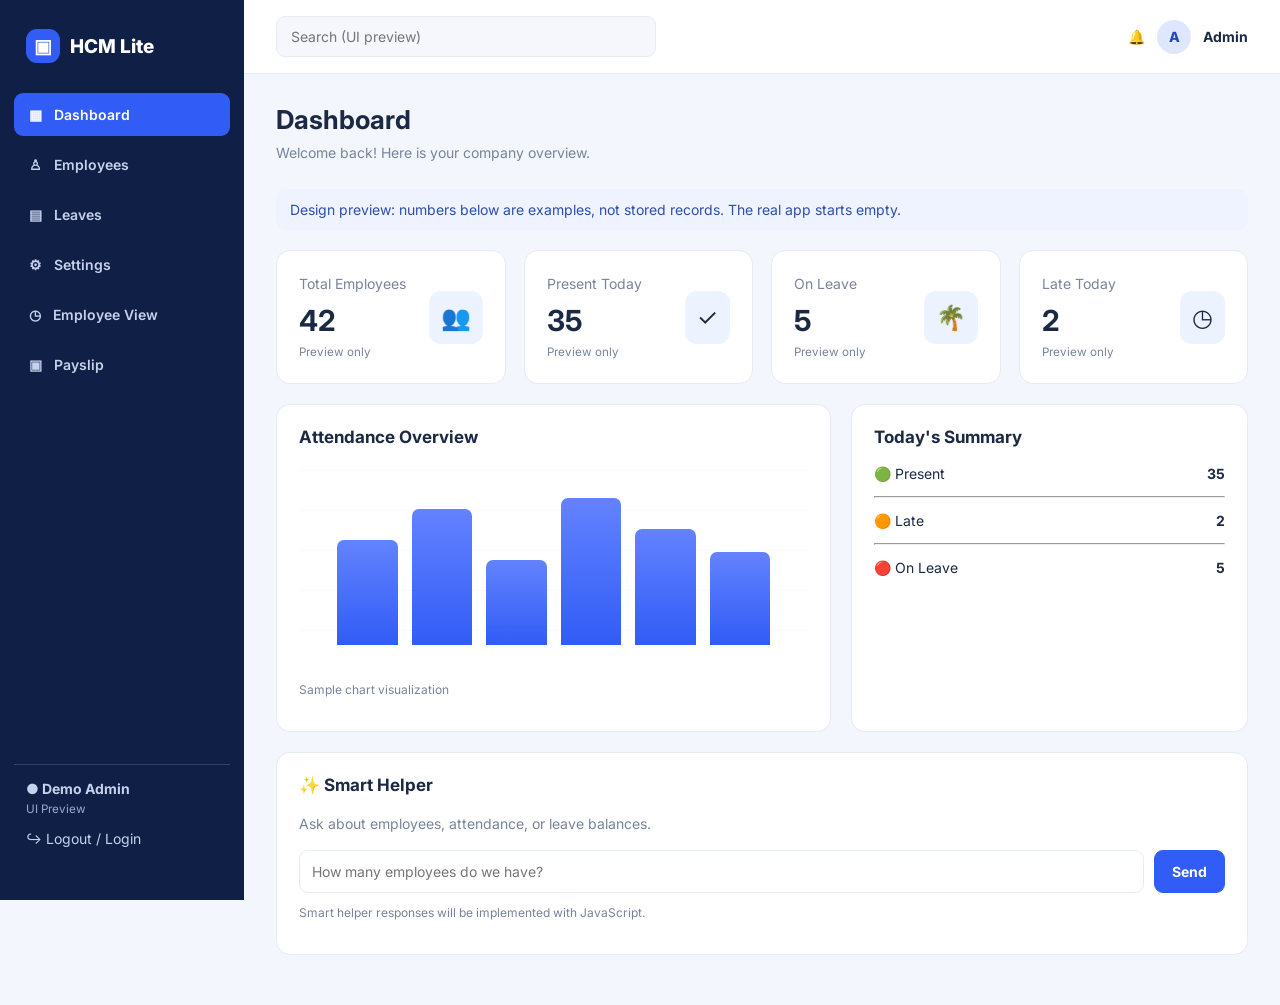
==== pages/admin.html @ 559df8b8 "ui-complete" ====
<!doctype html>
<html lang="en">

<head>
    <meta charset="UTF-8">
    <meta name="viewport" content="width=device-width,initial-scale=1">
    <meta name="theme-color" content="#101f45">
    <title>Dashboard | HCM Lite</title>
    <link rel="stylesheet" href="../css/style.css">
</head>

<body>
    <div class="mobile-overlay"></div>
    <div class="app">
        <aside class="sidebar" id="sidebar"><a class="brand" href="admin.html"><span class="brand-icon">▣</span> HCM
                Lite</a>
            <nav class="nav" aria-label="Main navigation"><a href="admin.html" class="active"><span
                        aria-hidden="true">▦</span> Dashboard</a><a href="employees.html" class=""><span
                        aria-hidden="true">♙</span> Employees</a><a href="leaves.html" class=""><span
                        aria-hidden="true">▤</span> Leaves</a><a href="settings.html" class=""><span
                        aria-hidden="true">⚙</span> Settings</a><a href="employee.html" class=""><span
                        aria-hidden="true">◷</span> Employee View</a><a href="payslip.html" class=""><span
                        aria-hidden="true">▣</span> Payslip</a></nav>
            <div class="sidebar-foot"><strong>● Demo Admin</strong><small>UI Preview</small>
                <p><a href="../index.html">↪ Logout / Login</a></p>
            </div>
        </aside>
        <div class="main">
            <header class="topbar"><button class="menu-toggle" data-menu aria-label="Open menu" aria-expanded="false"
                    aria-controls="sidebar">☰</button><input class="search" placeholder="Search (UI preview)"
                    aria-label="Search">
                <div class="top-right"><span>🔔</span>
                    <div class="avatar">A</div><strong>Admin</strong>
                </div>
            </header>
            <main class="content">
                <div class="heading">
                    <div>
                        <h1>Dashboard</h1>
                        <p class="muted">Welcome back! Here is your company overview.</p>
                    </div>
                </div>
                <div class="toast">Design preview: numbers below are examples, not stored records. The real app starts
                    empty.</div>
                <section class="stats">
                    <div class="stat">
                        <div>
                            <p class="muted">Total Employees</p><strong>42</strong><small class="muted">Preview
                                only</small>
                        </div><span class="stat-icon">👥</span>
                    </div>
                    <div class="stat">
                        <div>
                            <p class="muted">Present Today</p><strong>35</strong><small class="muted">Preview
                                only</small>
                        </div><span class="stat-icon">✓</span>
                    </div>
                    <div class="stat">
                        <div>
                            <p class="muted">On Leave</p><strong>5</strong><small class="muted">Preview only</small>
                        </div><span class="stat-icon">🌴</span>
                    </div>
                    <div class="stat">
                        <div>
                            <p class="muted">Late Today</p><strong>2</strong><small class="muted">Preview only</small>
                        </div><span class="stat-icon">◷</span>
                    </div>
                </section>
                <div class="grid-two">
                    <section class="card">
                        <h2>Attendance Overview</h2>
                        <div class="chart-placeholder">
                            <div class="bars"><span style="height:68%"></span><span style="height:88%"></span><span
                                    style="height:55%"></span><span style="height:95%"></span><span
                                    style="height:75%"></span><span style="height:60%"></span></div>
                        </div>
                        <p class="hint">Sample chart visualization</p>
                    </section>
                    <section class="card">
                        <h2>Today's Summary</h2>
                        <p>🟢 Present <strong style="float:right">35</strong></p>
                        <hr>
                        <p>🟠 Late <strong style="float:right">2</strong></p>
                        <hr>
                        <p>🔴 On Leave <strong style="float:right">5</strong></p>
                    </section>
                </div>
                <section class="card">
                    <h2>✨ Smart Helper</h2>
                    <p class="muted">Ask about employees, attendance, or leave balances.</p>
                    <div class="chat" style="margin-top:15px"><input aria-label="Ask helper"
                            placeholder="How many employees do we have?"><button class="btn" type="button">Send</button>
                    </div>
                    <p class="hint">Smart helper responses will be implemented with JavaScript.</p>
                </section>
            </main>
        </div>
    </div>
    <script src="../js/ui.js"></script>
</body>

</html>
---- css/style.css ----
@import url('https://fonts.googleapis.com/css2?family=Inter:wght@400;500;600;700;800&display=swap');

:root {
    --navy: #101f45;
    --blue: #315cf5;
    --bg: #f3f6fc;
    --text: #1c2944;
    --muted: #78849b;
    --line: #e6ebf4;
    --green: #139e73;
    --red: #e34b66;
    --orange: #dc8a16
}

* {
    box-sizing: border-box
}

body {
    margin: 0;
    background: var(--bg);
    color: var(--text);
    font-family: Inter, Arial, sans-serif;
    font-size: 14px
}

button,
input,
select,
textarea {
    font: inherit
}

button {
    cursor: pointer
}

a {
    text-decoration: none;
    color: inherit
}

.app {
    display: flex;
    min-height: 100vh
}

.sidebar {
    width: 244px;
    flex: none;
    background: var(--navy);
    color: #c6d2ed;
    padding: 24px 14px;
    display: flex;
    flex-direction: column;
    position: sticky;
    top: 0;
    height: 100vh
}

.brand {
    display: flex;
    gap: 10px;
    align-items: center;
    color: #fff;
    font-weight: 800;
    font-size: 19px;
    padding: 5px 12px 30px
}

.brand-icon {
    display: grid;
    place-items: center;
    background: #315cf5;
    border-radius: 11px;
    width: 34px;
    height: 34px
}

.nav {
    display: grid;
    gap: 7px
}

.nav a {
    padding: 13px 15px;
    border-radius: 9px;
    display: flex;
    gap: 12px;
    align-items: center;
    font-weight: 600
}

.nav a:hover,
.nav a.active {
    background: var(--blue);
    color: white
}

.sidebar-foot {
    margin-top: auto;
    padding: 15px 12px;
    border-top: 1px solid #334164
}

.sidebar-foot small {
    display: block;
    margin-top: 5px;
    color: #99a9ce
}

.main {
    min-width: 0;
    flex: 1
}

.topbar {
    height: 74px;
    background: #fff;
    border-bottom: 1px solid var(--line);
    display: flex;
    align-items: center;
    gap: 20px;
    padding: 0 32px
}

.search {
    background: #f5f7fc;
    border: 1px solid var(--line);
    padding: 11px 14px;
    border-radius: 9px;
    min-width: 240px;
    max-width: 380px;
    width: 100%
}

.top-right {
    margin-left: auto;
    display: flex;
    align-items: center;
    gap: 12px
}

.avatar {
    width: 34px;
    height: 34px;
    border-radius: 50%;
    background: #dfe7ff;
    color: #2449bd;
    display: grid;
    place-items: center;
    font-weight: 800
}

.content {
    padding: 30px 32px;
    max-width: 1600px;
    margin: auto
}

.heading {
    display: flex;
    align-items: center;
    justify-content: space-between;
    gap: 14px;
    margin-bottom: 25px
}

.heading h1 {
    font-size: 26px;
    margin: 0 0 7px
}

.muted {
    color: var(--muted);
    margin: 0;
    line-height: 1.55
}

.btn {
    background: var(--blue);
    color: white;
    border: 1px solid var(--blue);
    border-radius: 9px;
    padding: 11px 17px;
    font-weight: 700;
    display: inline-flex;
    align-items: center;
    justify-content: center;
    gap: 7px
}

.btn:hover {
    filter: brightness(.95)
}

.btn.outline {
    background: white;
    color: var(--blue)
}

.btn.danger {
    background: #fce7eb;
    border-color: #fce7eb;
    color: #d53d5a
}

.btn.success {
    background: #def6eb;
    border-color: #def6eb;
    color: #0b9067
}

.btn.small {
    padding: 7px 10px;
    font-size: 12px
}

.stats {
    display: grid;
    grid-template-columns: repeat(4, minmax(0, 1fr));
    gap: 18px;
    margin-bottom: 20px
}

.stat {
    background: white;
    border: 1px solid var(--line);
    border-radius: 14px;
    padding: 22px;
    display: flex;
    justify-content: space-between;
    gap: 10px;
    align-items: center
}

.stat strong {
    font-size: 29px;
    display: block;
    margin: 9px 0 4px
}

.stat-icon {
    font-size: 24px;
    background: #edf2ff;
    padding: 12px;
    border-radius: 12px
}

.grid-two {
    display: grid;
    grid-template-columns: 1.4fr 1fr;
    gap: 20px
}

.card {
    background: white;
    border: 1px solid var(--line);
    border-radius: 14px;
    padding: 22px;
    margin-bottom: 20px;
    min-width: 0
}

.card h2 {
    font-size: 17px;
    margin: 0 0 18px
}

.card h3 {
    font-size: 14px
}

.table-wrap {
    width: 100%;
    overflow-x: auto
}

table {
    border-collapse: collapse;
    width: 100%;
    text-align: left;
    min-width: 650px
}

th,
td {
    padding: 15px 12px;
    border-bottom: 1px solid var(--line);
    white-space: nowrap
}

th {
    font-size: 12px;
    color: var(--muted);
    background: #f8faff
}

tr:last-child td {
    border-bottom: 0
}

.pill {
    display: inline-block;
    border-radius: 99px;
    padding: 6px 10px;
    font-size: 11px;
    font-weight: 700;
    background: #e0f6ec;
    color: #14825c
}

.pill.pending {
    background: #fff2d9;
    color: #a46a00
}

.pill.rejected {
    background: #ffe6eb;
    color: #c33755
}

.filters {
    display: flex;
    gap: 12px;
    flex-wrap: wrap;
    margin-bottom: 20px
}

.field {
    display: grid;
    gap: 8px;
    min-width: 0
}

.field label {
    font-size: 12px;
    font-weight: 700
}

.field input,
.field select,
.field textarea,
.filters input,
.filters select {
    width: 100%;
    border: 1px solid #dce3ef;
    border-radius: 9px;
    padding: 12px 13px;
    background: white;
    color: var(--text);
    min-width: 0
}

.form-grid {
    display: grid;
    grid-template-columns: repeat(2, minmax(0, 1fr));
    gap: 18px
}

.field.full {
    grid-column: 1/-1
}

.actions {
    display: flex;
    gap: 10px;
    flex-wrap: wrap;
    margin-top: 22px
}

.chat {
    display: flex;
    gap: 10px
}

.chat input {
    flex: 1;
    min-width: 0;
    padding: 12px;
    border: 1px solid var(--line);
    border-radius: 9px
}

.chart-placeholder {
    height: 205px;
    display: grid;
    place-items: center;
    background: repeating-linear-gradient(to top, #fff, #fff 39px, #f0f3f9 40px);
    border-radius: 10px
}

.bars {
    height: 155px;
    display: flex;
    align-items: end;
    gap: 14px;
    width: 85%
}

.bars span {
    flex: 1;
    background: linear-gradient(#6382ff, #315cf5);
    border-radius: 7px 7px 0 0
}

.quick-links {
    display: grid;
    gap: 11px
}

.quick-links a {
    background: #f1f5ff;
    color: #2b53cc;
    padding: 14px;
    border-radius: 9px;
    font-weight: 700
}

.menu-toggle,
.mobile-overlay {
    display: none
}

.login-page {
    min-height: 100vh;
    display: grid;
    grid-template-columns: 1fr 1fr;
    background: white
}

.login-art {
    background: linear-gradient(150deg, #172e75, #254dc9);
    color: white;
    padding: 9vw 7vw;
    display: flex;
    flex-direction: column;
    justify-content: center
}

.login-art h1 {
    font-size: 44px;
    margin: 14px 0
}

.login-art p {
    line-height: 1.8;
    max-width: 450px;
    color: #dbe5ff
}

.login-illustration {
    font-size: 100px;
    margin-top: 25px
}

.login-panel {
    display: grid;
    place-items: center;
    padding: 40px
}

.login-box {
    width: 100%;
    max-width: 410px
}

.login-box h2 {
    font-size: 30px
}

.login-box .field {
    margin: 20px 0
}

.login-box .btn {
    width: 100%
}

.tabs {
    display: flex;
    gap: 15px;
    border-bottom: 1px solid var(--line);
    margin-bottom: 20px
}

.tabs a {
    padding: 12px 3px;
    color: var(--muted);
    font-weight: 700
}

.tabs a.active {
    border-bottom: 3px solid var(--blue);
    color: var(--blue)
}

.payslip {
    background: white;
    border: 1px solid var(--line);
    padding: 28px;
    border-radius: 14px
}

.slip-top {
    display: flex;
    justify-content: space-between;
    gap: 15px;
    border-bottom: 1px solid var(--line);
    padding-bottom: 20px
}

.slip-cols {
    display: grid;
    grid-template-columns: 1fr 1fr;
    gap: 30px;
    margin-top: 20px
}

.total {
    background: #ecf2ff;
    color: #183c9e;
    padding: 15px;
    border-radius: 9px;
    display: flex;
    justify-content: space-between;
    font-weight: 800
}

.hint {
    font-size: 12px;
    color: var(--muted);
    margin-top: 12px
}

.toast {
    background: #eef3ff;
    color: #2d4eaa;
    border-radius: 10px;
    padding: 12px 14px;
    margin-bottom: 20px
}

.sr-only {
    position: absolute;
    width: 1px;
    height: 1px;
    overflow: hidden;
    clip: rect(0, 0, 0, 0)
}

@media(max-width:1100px) {
    .stats {
        grid-template-columns: repeat(2, minmax(0, 1fr))
    }

    .grid-two {
        grid-template-columns: 1fr
    }

    .content {
        padding: 24px
    }

    .topbar {
        padding: 0 24px
    }
}

@media(max-width:760px) {
    .sidebar {
        position: fixed;
        z-index: 30;
        transform: translateX(-100%);
        transition: transform .25s;
        width: 260px
    }

    .sidebar.open {
        transform: translateX(0)
    }

    .mobile-overlay.show {
        display: block;
        position: fixed;
        inset: 0;
        background: #0713309c;
        z-index: 20
    }

    .menu-toggle {
        display: inline-flex;
        background: none;
        border: 0;
        font-size: 23px;
        color: var(--navy)
    }

    .topbar {
        height: 65px;
        padding: 0 16px
    }

    .topbar .search {
        display: none
    }

    .content {
        padding: 20px 15px
    }

    .heading {
        align-items: flex-start;
        flex-direction: column
    }

    .heading h1 {
        font-size: 23px
    }

    .login-page {
        grid-template-columns: 1fr
    }

    .login-art {
        padding: 30px 24px
    }

    .login-art h1 {
        font-size: 28px
    }

    .login-illustration {
        display: none
    }

    .login-panel {
        padding: 32px 20px
    }

    .slip-cols {
        grid-template-columns: 1fr
    }

    .slip-top {
        flex-direction: column
    }
}

@media(max-width:480px) {
    .stats {
        grid-template-columns: 1fr 1fr;
        gap: 10px
    }

    .stat {
        padding: 13px;
        align-items: flex-start
    }

    .stat strong {
        font-size: 23px
    }

    .stat-icon {
        font-size: 18px;
        padding: 7px
    }

    .card {
        padding: 15px
    }

    .form-grid {
        grid-template-columns: 1fr
    }

    .filters>* {
        flex: 1 1 100%
    }

    .top-right span {
        display: none
    }

    .chat {
        flex-direction: column
    }

    .slip-top h2 {
        font-size: 18px
    }

    .payslip {
        padding: 15px
    }
}

@media print {

    .sidebar,
    .topbar,
    .heading .btn,
    .actions,
    .toast {
        display: none !important
    }

    .main,
    .content {
        padding: 0 !important
    }

    .payslip {
        border: 0
    }

    .app {
        display: block
    }

    body {
        background: white
    }
}
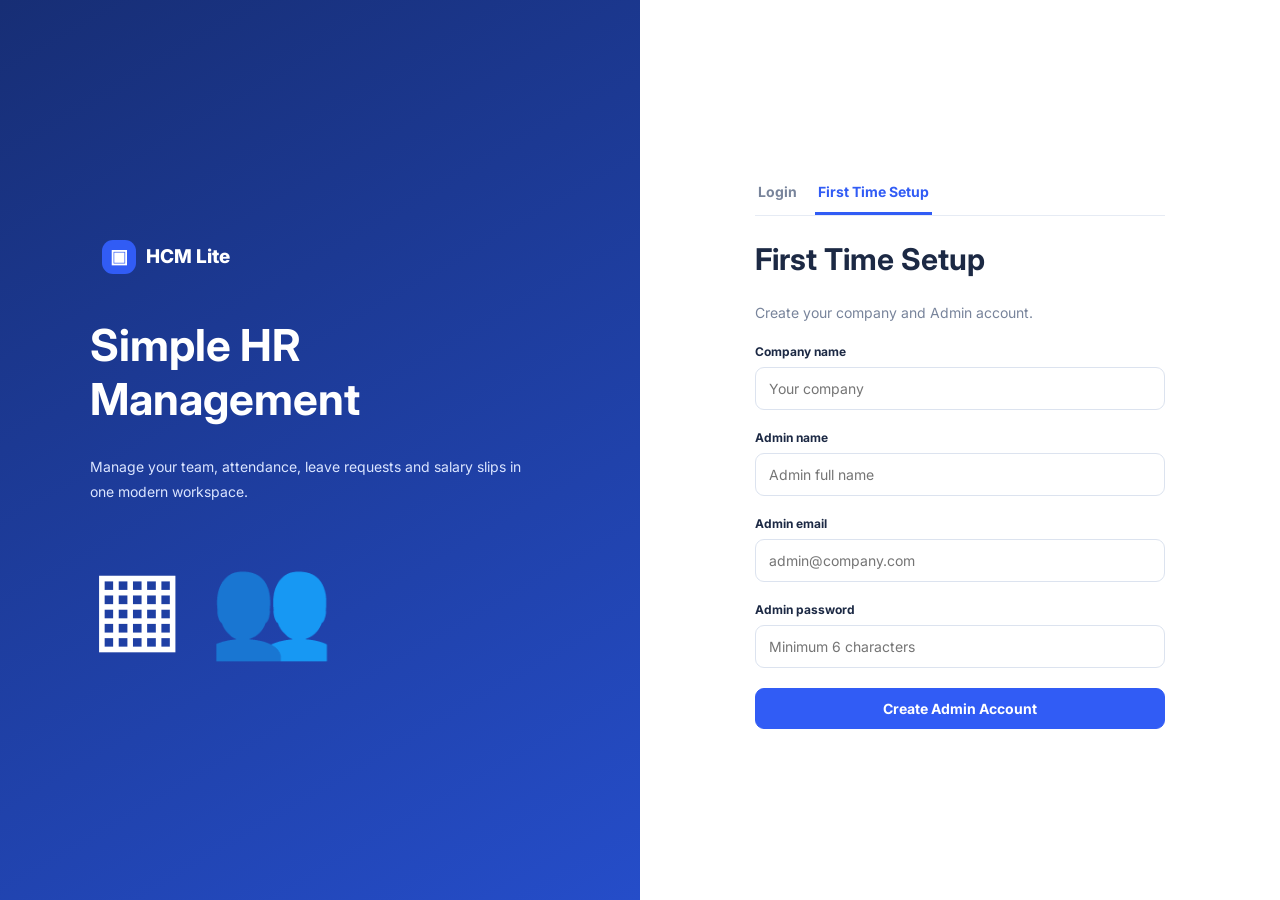
==== commit 9ac8ea77: "complete" ====
--- a/pages/admin.html
+++ b/pages/admin.html
@@ -21,16 +21,25 @@
                         aria-hidden="true">⚙</span> Settings</a><a href="employee.html" class=""><span
                         aria-hidden="true">◷</span> Employee View</a><a href="payslip.html" class=""><span
                         aria-hidden="true">▣</span> Payslip</a></nav>
-            <div class="sidebar-foot"><strong>● Demo Admin</strong><small>UI Preview</small>
-                <p><a href="../index.html">↪ Logout / Login</a></p>
+            <div class="sidebar-foot">
+                <strong>● <span id="sidebar-admin-name">Admin</span></strong>
+                <small>Administrator</small>
+
+                <p>
+                    <a href="#" id="logout-btn">↪ Logout</a>
+                </p>
             </div>
         </aside>
         <div class="main">
             <header class="topbar"><button class="menu-toggle" data-menu aria-label="Open menu" aria-expanded="false"
                     aria-controls="sidebar">☰</button><input class="search" placeholder="Search (UI preview)"
                     aria-label="Search">
-                <div class="top-right"><span>🔔</span>
-                    <div class="avatar">A</div><strong>Admin</strong>
+                <div class="top-right">
+                    <span>🔔</span>
+
+                    <div class="avatar" id="admin-avatar">A</div>
+
+                    <strong id="top-admin-name">Admin</strong>
                 </div>
             </header>
             <main class="content">
@@ -96,7 +105,10 @@
             </main>
         </div>
     </div>
+    <script src="../js/storage.js"></script>
+    <script src="../js/auth.js"></script>
     <script src="../js/ui.js"></script>
+    <script src="../js/admin.js"></script>
 </body>
 
 </html>
--- a/css/style.css
+++ b/css/style.css
@@ -722,4 +722,158 @@
     body {
         background: white
     }
-}+}
+
+/* Login and Setup Functionality */
+
+[hidden] {
+    display: none !important;
+}
+
+.form-message {
+    color: #dc2626;
+    font-size: 13px;
+    margin: 10px 0;
+}
+
+.form-message:empty {
+    display: none;
+}
+
+.login-box input {
+    width: 100%;
+    max-width: 100%;
+}
+
+@media (max-width: 480px) {
+    .login-box {
+        width: 100%;
+    }
+
+    .login-box .tabs {
+        display: flex;
+        flex-wrap: wrap;
+        gap: 8px;
+    }
+
+    .login-box .tabs a {
+        font-size: 13px;
+    }
+}
+
+/* Employee Management Messages */
+
+.form-message {
+    color: #dc2626;
+    font-size: 14px;
+    margin: 12px 0;
+    line-height: 1.5;
+}
+
+.form-message.success {
+    color: #15803d;
+}
+
+.form-message:empty {
+    display: none;
+}
+
+#cancel-edit-btn {
+    margin-top: 8px;
+}
+
+#cancel-edit-btn[hidden] {
+    display: none !important;
+}
+
+#employee-table-body td {
+    vertical-align: middle;
+}
+
+@media (max-width: 600px) {
+    #add {
+        scroll-margin-top: 16px;
+    }
+
+    #employee-form .field.full .btn {
+        max-width: 100%;
+    }
+}
+
+
+/* Employee Dashboard */
+
+#check-in-btn:disabled,
+#check-out-btn:disabled {
+    opacity: 0.55;
+    cursor: not-allowed;
+}
+
+#attendance-table-body td,
+#leave-table-body td {
+    vertical-align: middle;
+}
+
+#employee-message.success {
+    color: #15803d;
+}
+
+#employee-message:not(:empty) {
+    padding: 8px 0;
+}
+
+@media (max-width: 600px) {
+    #attendance,
+    #apply {
+        scroll-margin-top: 16px;
+    }
+
+    #attendance .actions {
+        display: flex;
+        flex-wrap: wrap;
+        gap: 10px;
+    }
+
+    #attendance .actions button {
+        flex: 1 1 130px;
+    }
+}
+
+/* Admin Leave Management */
+
+.leave-comment-input {
+    width: 160px;
+    max-width: 100%;
+    min-height: 55px;
+    padding: 8px;
+    border: 1px solid #d5dbea;
+    border-radius: 8px;
+    font: inherit;
+    font-size: 13px;
+    resize: vertical;
+}
+
+#leaves-table-body td {
+    vertical-align: middle;
+}
+
+#leaves-table-body .actions {
+    display: flex;
+    flex-wrap: wrap;
+    gap: 6px;
+    margin-top: 8px;
+}
+
+#leaves-table-body .btn {
+    white-space: nowrap;
+}
+
+#leaves-message.success {
+    color: #15803d;
+}
+
+@media (max-width: 600px) {
+    .leave-comment-input {
+        width: 140px;
+    }
+}
